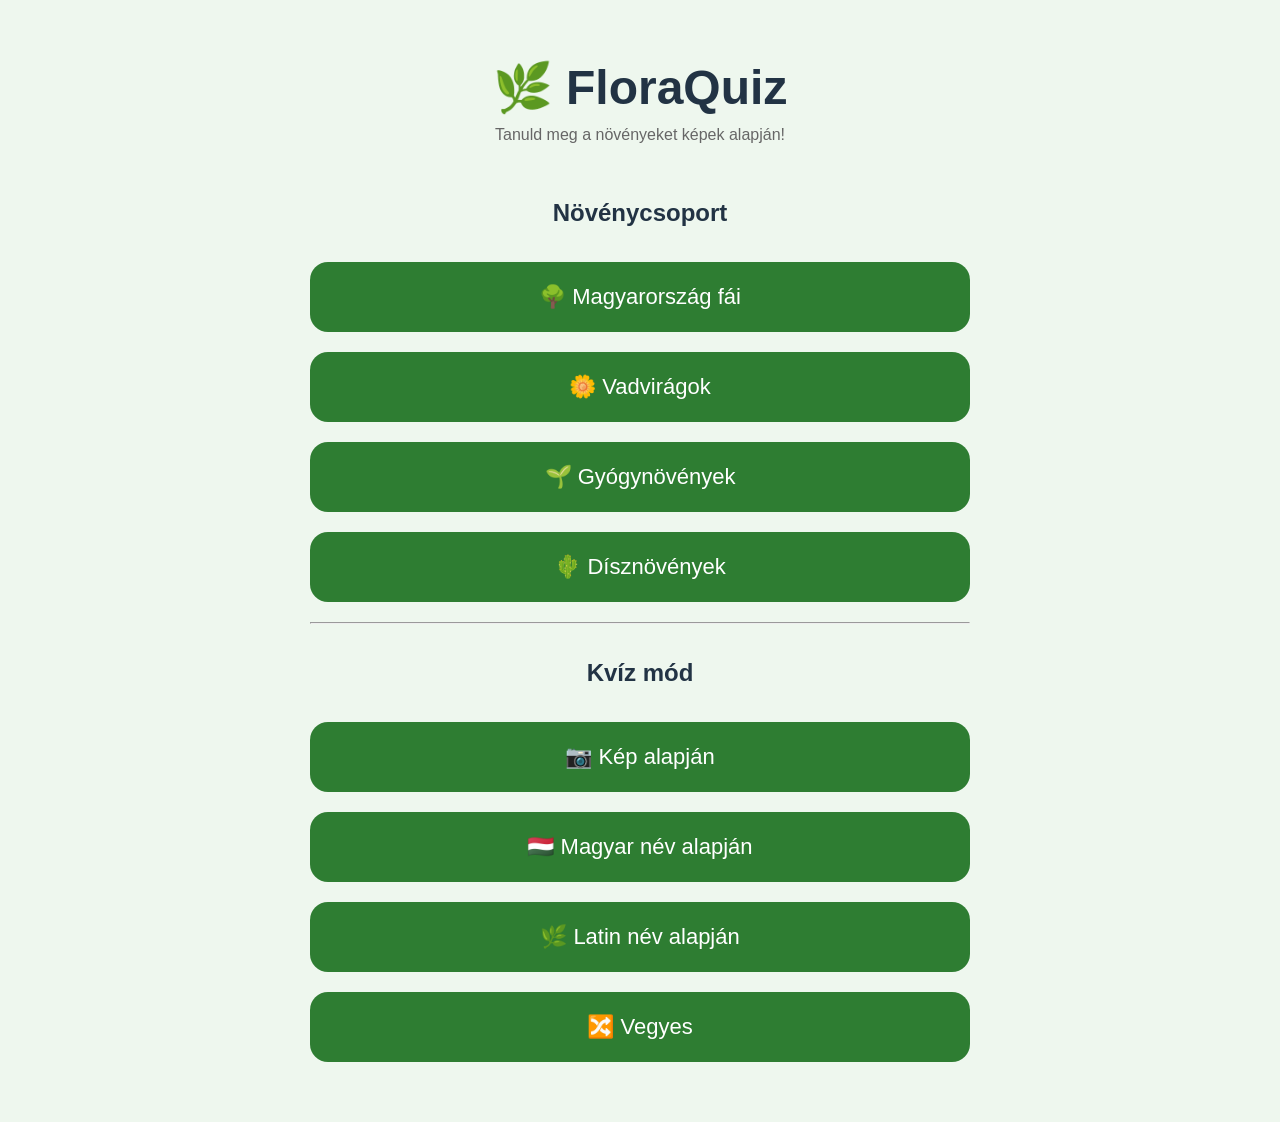
==== index.html @ 87fe4e03 "0.4 ver" ====
<!DOCTYPE html>
<html lang="hu">
<head>
    <meta charset="UTF-8">
    <meta name="viewport" content="width=device-width, initial-scale=1.0">
    <title>FloraQuiz</title>

    <link rel="stylesheet" href="css/style.css">
</head>

<body>

<div class="container">

    <h1>🌿 FloraQuiz</h1>

    <p>Tanuld meg a növényeket képek alapján!</p>

<div class="menu">

    <h2>Növénycsoport</h2>

    <button id="treesBtn">🌳 Magyarország fái</button>

    <button id="flowersBtn">🌼 Vadvirágok</button>

    <button id="herbsBtn">🌱 Gyógynövények</button>

    <button id="ornamentalBtn">🌵 Dísznövények</button>

    <hr>

    <h2>Kvíz mód</h2>

    <button onclick="startQuiz('image')">
        📷 Kép alapján
    </button>

    <button onclick="startQuiz('hungarian')">
        🇭🇺 Magyar név alapján
    </button>

    <button onclick="startQuiz('latin')">
        🌿 Latin név alapján
    </button>

    <button onclick="startQuiz('mixed')">
        🔀 Vegyes
    </button>

</div>
</div>

<script src="js/app.js"></script>

</body>
</html>
---- css/style.css ----
*{
    margin:0;
    padding:0;
    box-sizing:border-box;
}

body{

    font-family:Arial, Helvetica, sans-serif;

    background:#eef7ee;

    color:#234;

}

.container{

    max-width:700px;

    margin:40px auto;

    padding:20px;

}

h1{

    text-align:center;

    font-size:48px;

    margin-bottom:10px;

}

p{

    text-align:center;

    color:#666;

    margin-bottom:40px;

}

.menu{

    display:grid;

    gap:20px;

}

button{

    padding:22px;

    font-size:22px;

    border:none;

    border-radius:18px;

    background:#2e7d32;

    color:white;

    cursor:pointer;

    transition:.2s;

}

button:hover{

    transform:scale(1.03);

}
.card{

    background:white;

    border-radius:20px;

    padding:30px;

    box-shadow:0 10px 25px rgba(0,0,0,.15);

}

#plantImage{

    width:100%;

    border-radius:15px;

    margin-bottom:20px;

}

#question{

    font-size:26px;

    text-align:center;

    margin-bottom:20px;

}

.hidden{

    display:none;

}

h2,h3{

    text-align:center;

    margin:15px;

}
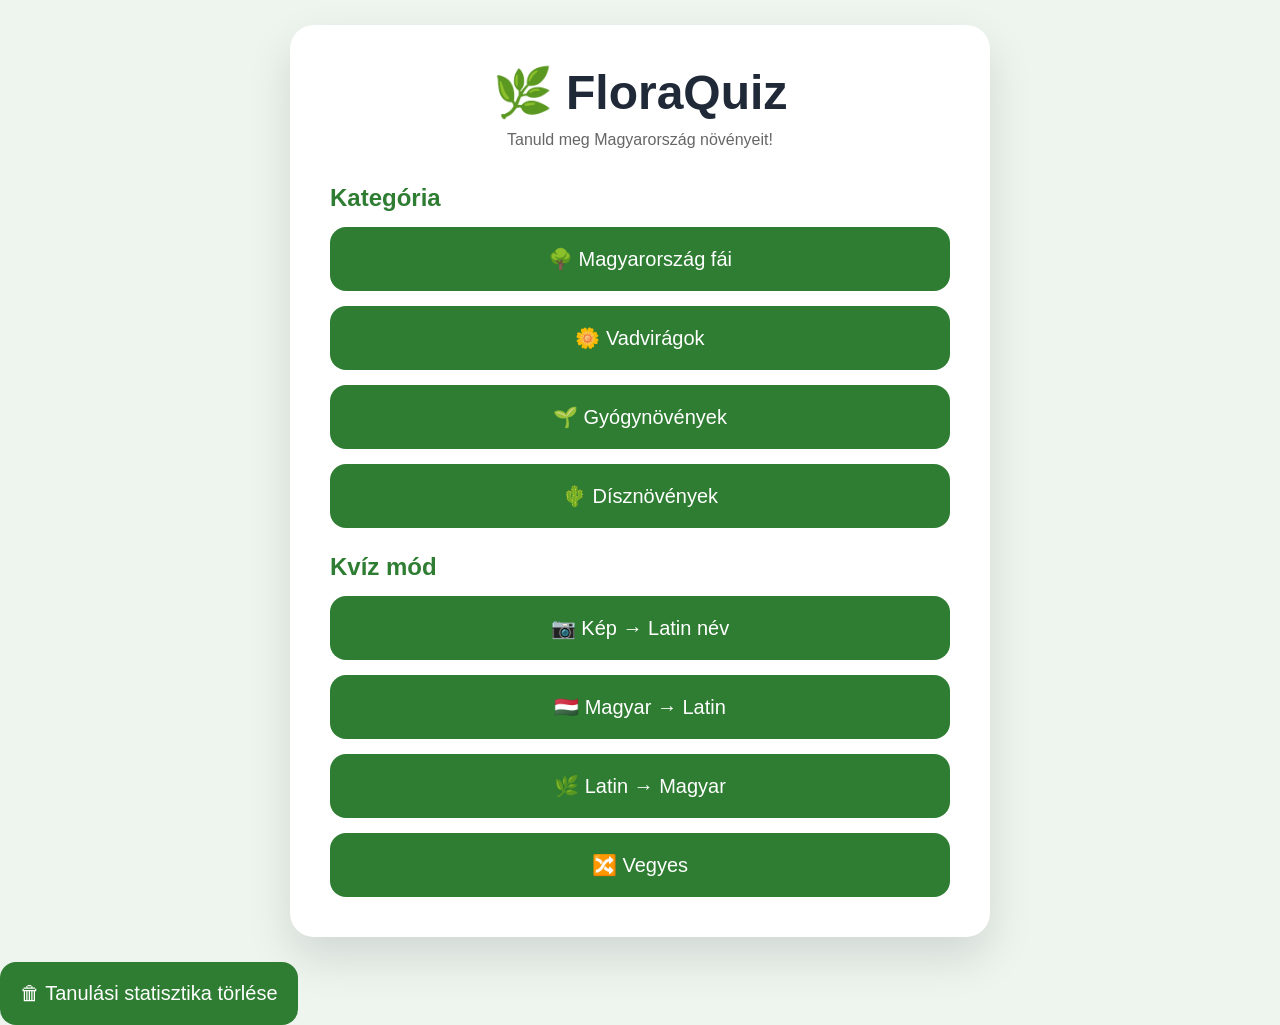
==== commit 7d693ee0: "0.8 ver" ====
--- a/index.html
+++ b/index.html
@@ -1,57 +1,84 @@
 <!DOCTYPE html>
 <html lang="hu">
+
 <head>
+
     <meta charset="UTF-8">
+
     <meta name="viewport" content="width=device-width, initial-scale=1.0">
+
     <title>FloraQuiz</title>
 
     <link rel="stylesheet" href="css/style.css">
+
 </head>
 
 <body>
 
 <div class="container">
 
-    <h1>🌿 FloraQuiz</h1>
+    <div class="card">
 
-    <p>Tanuld meg a növényeket képek alapján!</p>
+        <h1>🌿 FloraQuiz</h1>
 
-<div class="menu">
+        <p class="subtitle">
+            Tanuld meg Magyarország növényeit!
+        </p>
 
-    <h2>Növénycsoport</h2>
+        <h2>Kategória</h2>
 
-    <button id="treesBtn">🌳 Magyarország fái</button>
+        <div class="buttonGroup">
 
-    <button id="flowersBtn">🌼 Vadvirágok</button>
+            <button onclick="selectCategory('trees')">
+                🌳 Magyarország fái
+            </button>
 
-    <button id="herbsBtn">🌱 Gyógynövények</button>
+            <button onclick="selectCategory('wildflowers')">
+                🌼 Vadvirágok
+            </button>
 
-    <button id="ornamentalBtn">🌵 Dísznövények</button>
+            <button onclick="selectCategory('herbs')">
+                🌱 Gyógynövények
+            </button>
 
-    <hr>
+            <button onclick="selectCategory('ornamentals')">
+                🌵 Dísznövények
+            </button>
 
-    <h2>Kvíz mód</h2>
+        </div>
 
-    <button onclick="startQuiz('image')">
-        📷 Kép alapján
-    </button>
+        <h2>Kvíz mód</h2>
 
-    <button onclick="startQuiz('hungarian')">
-        🇭🇺 Magyar név alapján
-    </button>
+        <div class="buttonGroup">
 
-    <button onclick="startQuiz('latin')">
-        🌿 Latin név alapján
-    </button>
+            <button onclick="startQuiz('image')">
+                📷 Kép → Latin név
+            </button>
 
-    <button onclick="startQuiz('mixed')">
-        🔀 Vegyes
-    </button>
+            <button onclick="startQuiz('hungarian')">
+                🇭🇺 Magyar → Latin
+            </button>
+
+            <button onclick="startQuiz('latin')">
+                🌿 Latin → Magyar
+            </button>
+
+            <button onclick="startQuiz('mixed')">
+                🔀 Vegyes
+            </button>
+
+        </div>
+
+    </div>
 
 </div>
-</div>
+
+<button onclick="resetLearning()">
+    🗑 Tanulási statisztika törlése
+</button>
 
 <script src="js/app.js"></script>
 
 </body>
+
 </html>
--- a/css/style.css
+++ b/css/style.css
@@ -1,124 +1,227 @@
-*{
-    margin:0;
-    padding:0;
-    box-sizing:border-box;
-}
-
-body{
-
-    font-family:Arial, Helvetica, sans-serif;
-
-    background:#eef7ee;
-
-    color:#234;
-
-}
-
-.container{
-
-    max-width:700px;
-
-    margin:40px auto;
-
-    padding:20px;
-
-}
-
-h1{
-
-    text-align:center;
-
-    font-size:48px;
-
-    margin-bottom:10px;
-
-}
-
-p{
-
-    text-align:center;
-
-    color:#666;
-
-    margin-bottom:40px;
-
-}
-
-.menu{
-
-    display:grid;
-
-    gap:20px;
-
-}
-
-button{
-
-    padding:22px;
-
-    font-size:22px;
-
-    border:none;
-
-    border-radius:18px;
-
-    background:#2e7d32;
-
-    color:white;
-
-    cursor:pointer;
-
-    transition:.2s;
-
-}
-
-button:hover{
-
-    transform:scale(1.03);
-
-}
-.card{
-
-    background:white;
-
-    border-radius:20px;
-
-    padding:30px;
-
-    box-shadow:0 10px 25px rgba(0,0,0,.15);
-
-}
-
-#plantImage{
-
-    width:100%;
-
-    border-radius:15px;
-
-    margin-bottom:20px;
-
-}
-
-#question{
-
-    font-size:26px;
-
-    text-align:center;
-
-    margin-bottom:20px;
-
-}
-
-.hidden{
-
-    display:none;
-
-}
-
-h2,h3{
-
-    text-align:center;
-
-    margin:15px;
-
+*{
+    margin:0;
+    padding:0;
+    box-sizing:border-box;
+}
+
+body{
+
+    font-family:-apple-system,BlinkMacSystemFont,"Segoe UI",Roboto,sans-serif;
+
+    background:#eef5ef;
+
+    color:#1f2937;
+
+}
+
+.container{
+
+    display:flex;
+
+    justify-content:center;
+
+    align-items:center;
+
+    min-height:100vh;
+
+    padding:25px;
+
+}
+
+.card{
+
+    width:100%;
+
+    max-width:700px;
+
+    background:white;
+
+    border-radius:24px;
+
+    padding:40px;
+
+    box-shadow:0 20px 45px rgba(0,0,0,.12);
+
+}
+
+h1{
+
+    text-align:center;
+
+    font-size:48px;
+
+    margin-bottom:10px;
+
+}
+
+.subtitle{
+
+    text-align:center;
+
+    color:#666;
+
+    margin-bottom:35px;
+
+}
+
+h2{
+
+    margin:25px 0 15px;
+
+    color:#2e7d32;
+
+}
+
+.buttonGroup{
+
+    display:grid;
+
+    gap:15px;
+
+}
+
+button{
+
+    border:none;
+
+    border-radius:16px;
+
+    background:#2e7d32;
+
+    color:white;
+
+    padding:20px;
+
+    font-size:20px;
+
+    cursor:pointer;
+
+    transition:.2s;
+
+}
+
+button:hover{
+
+    transform:translateY(-2px);
+
+    box-shadow:0 8px 18px rgba(46,125,50,.3);
+
+}
+
+button:active{
+
+    transform:scale(.98);
+
+}
+
+@media(max-width:700px){
+
+    .card{
+
+        padding:20px;
+
+    }
+
+    h1{
+
+        font-size:36px;
+
+    }
+
+    button{
+
+        font-size:18px;
+
+        padding:18px;
+
+    }
+
+}
+
+#plantImage{
+
+    width:100%;
+
+    max-height:500px;
+
+    object-fit:cover;
+
+    border-radius:18px;
+
+    margin:20px 0;
+
+    box-shadow:0 8px 20px rgba(0,0,0,.15);
+
+}
+
+.hidden{
+
+    display:none;
+
+}
+
+#answer{
+
+    margin-top:25px;
+
+    text-align:center;
+
+}
+
+#categoryTitle{
+
+    text-align:center;
+
+    color:#666;
+
+    margin-bottom:10px;
+
+}
+
+#answers{
+
+    display:grid;
+
+    gap:15px;
+
+    margin-top:25px;
+
+}
+
+.answerBtn{
+
+    padding:18px;
+
+    border:none;
+
+    border-radius:14px;
+
+    background:#2e7d32;
+
+    color:white;
+
+    font-size:20px;
+
+    cursor:pointer;
+
+    transition:.2s;
+
+}
+
+.answerBtn:hover{
+
+    transform:translateY(-2px);
+
+}
+
+.correct{
+
+    background:#27ae60 !important;
+
+}
+
+.wrong{
+
+    background:#c0392b !important;
+
 }
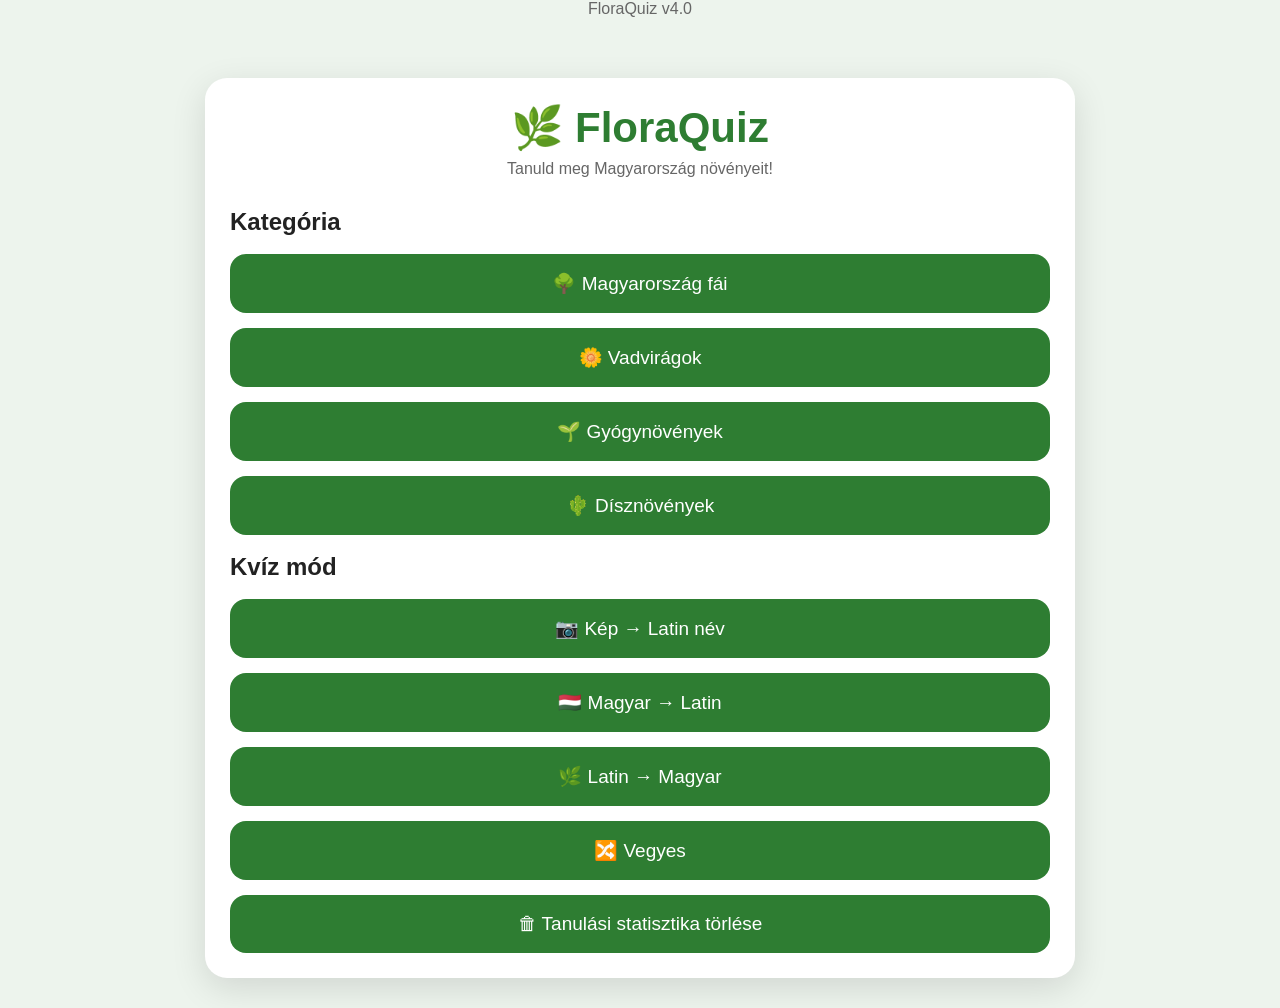
==== commit 38fedd39: "0.9 ver" ====
--- a/index.html
+++ b/index.html
@@ -9,6 +9,10 @@
 
     <title>FloraQuiz</title>
 
+    <p class="subtitle">
+        FloraQuiz v4.0
+    </p>
+    
     <link rel="stylesheet" href="css/style.css">
 
 </head>
@@ -67,16 +71,16 @@
                 🔀 Vegyes
             </button>
 
+            <button onclick="resetLearning()">
+                🗑 Tanulási statisztika törlése
+            </button>
+
         </div>
 
     </div>
 
 </div>
 
-<button onclick="resetLearning()">
-    🗑 Tanulási statisztika törlése
-</button>
-
 <script src="js/app.js"></script>
 
 </body>
--- a/css/style.css
+++ b/css/style.css
@@ -1,227 +1,427 @@
+:root{
+
+    --primary:#2e7d32;
+    --primary-dark:#1b5e20;
+
+    --background:#edf4ed;
+    --card:#ffffff;
+
+    --text:#222;
+    --text-light:#666;
+
+    --correct:#27ae60;
+    --wrong:#d32f2f;
+
+    --shadow:0 10px 35px rgba(0,0,0,.12);
+
+    --radius:22px;
+
+}
+
+@media (prefers-color-scheme: dark){
+
+:root{
+
+    --background:#121212;
+
+    --card:#1e1e1e;
+
+    --text:#f3f3f3;
+
+    --text-light:#bbbbbb;
+
+    --shadow:none;
+
+}
+
+}
+
 *{
+
     margin:0;
     padding:0;
     box-sizing:border-box;
+
 }
 
 body{
 
-    font-family:-apple-system,BlinkMacSystemFont,"Segoe UI",Roboto,sans-serif;
-
-    background:#eef5ef;
-
-    color:#1f2937;
+    font-family:-apple-system,BlinkMacSystemFont,"Segoe UI",Roboto,Arial,sans-serif;
+
+    background:var(--background);
+
+    color:var(--text);
+
+    min-height:100vh;
 
 }
 
 .container{
 
+    max-width:900px;
+
+    margin:auto;
+
+    padding:30px 15px;
+
+}
+
+.card{
+
+    background:var(--card);
+
+    border-radius:var(--radius);
+
+    padding:25px;
+
+    box-shadow:var(--shadow);
+
+    animation:fadeIn .35s ease;
+
+}
+
+@keyframes fadeIn{
+
+    from{
+
+        opacity:0;
+        transform:translateY(20px);
+
+    }
+
+    to{
+
+        opacity:1;
+        transform:translateY(0);
+
+    }
+
+}
+
+h1{
+
+    text-align:center;
+
+    color:var(--primary);
+
+    font-size:42px;
+
+    margin-bottom:8px;
+
+}
+
+.subtitle{
+
+    text-align:center;
+
+    color:var(--text-light);
+
+    margin-bottom:30px;
+
+}
+
+h2{
+
+    margin:18px 0;
+
+    font-size:24px;
+
+}
+
+#categoryTitle{
+
+    text-align:center;
+
+    color:var(--text-light);
+
+    margin-bottom:10px;
+
+}
+
+#scoreBoard{
+
+    text-align:center;
+
+    font-size:26px;
+
+    font-weight:bold;
+
+    color:var(--primary);
+
+    margin-bottom:25px;
+
+}
+
+#question{
+
+    text-align:center;
+
+    margin-bottom:20px;
+
+    min-height:35px;
+
+}
+
+#plantImage{
+
+    width:100%;
+
+    max-height:500px;
+
+    object-fit:cover;
+
+    border-radius:18px;
+
+    background:#ddd;
+
+    margin-bottom:25px;
+
+    transition:.3s;
+
+}
+
+#plantImage:hover{
+
+    transform:scale(1.01);
+
+}
+
+.buttonGroup{
+
+    display:grid;
+
+    gap:15px;
+
+}
+
+#answers{
+
+    display:grid;
+
+    gap:15px;
+
+}
+
+button{
+
+    width:100%;
+
+    border:none;
+
+    border-radius:16px;
+
+    background:var(--primary);
+
+    color:white;
+
+    font-size:19px;
+
+    padding:18px;
+
+    cursor:pointer;
+
+    transition:.2s;
+
+}
+
+button:hover{
+
+    background:var(--primary-dark);
+
+    transform:translateY(-2px);
+
+}
+
+button:active{
+
+    transform:scale(.98);
+
+}
+
+.answerBtn{
+
+    text-align:left;
+
+}
+
+.correct{
+
+    background:var(--correct)!important;
+
+}
+
+.wrong{
+
+    background:var(--wrong)!important;
+
+}
+
+.hidden{
+
+    display:none;
+
+}
+
+#answer{
+
+    text-align:center;
+
+    margin-top:25px;
+
+}
+
+#answer h2{
+
+    color:var(--primary);
+
+}
+
+#answer h3{
+
+    color:var(--text-light);
+
+    font-style:italic;
+
+}
+
+.backButton{
+
+    margin-top:25px;
+
+    background:#777;
+
+}
+
+.backButton:hover{
+
+    background:#555;
+
+}
+
+@media(max-width:768px){
+
+    h1{
+
+        font-size:34px;
+
+    }
+
+    h2{
+
+        font-size:21px;
+
+    }
+
+    button{
+
+        font-size:17px;
+
+        padding:16px;
+
+    }
+
+    .card{
+
+        padding:18px;
+
+        border-radius:18px;
+
+    }
+
+}
+
+.answerBtn{
+
     display:flex;
 
+    align-items:center;
+
+    gap:15px;
+
+    text-align:left;
+
+}
+
+.letter{
+
+    width:36px;
+
+    height:36px;
+
+    border-radius:50%;
+
+    background:rgba(255,255,255,.25);
+
+    display:flex;
+
     justify-content:center;
 
     align-items:center;
 
-    min-height:100vh;
-
-    padding:25px;
-
-}
-
-.card{
-
-    width:100%;
-
-    max-width:700px;
-
-    background:white;
-
-    border-radius:24px;
-
-    padding:40px;
-
-    box-shadow:0 20px 45px rgba(0,0,0,.12);
-
-}
-
-h1{
-
-    text-align:center;
-
-    font-size:48px;
-
-    margin-bottom:10px;
-
-}
-
-.subtitle{
-
-    text-align:center;
-
-    color:#666;
-
-    margin-bottom:35px;
-
-}
-
-h2{
-
-    margin:25px 0 15px;
-
-    color:#2e7d32;
-
-}
-
-.buttonGroup{
-
-    display:grid;
-
-    gap:15px;
-
-}
-
-button{
-
-    border:none;
-
-    border-radius:16px;
-
-    background:#2e7d32;
-
-    color:white;
-
-    padding:20px;
-
-    font-size:20px;
-
-    cursor:pointer;
-
-    transition:.2s;
-
-}
-
-button:hover{
-
-    transform:translateY(-2px);
-
-    box-shadow:0 8px 18px rgba(46,125,50,.3);
-
-}
-
-button:active{
-
-    transform:scale(.98);
-
-}
-
-@media(max-width:700px){
-
-    .card{
-
-        padding:20px;
-
-    }
-
-    h1{
-
-        font-size:36px;
-
-    }
-
-    button{
-
-        font-size:18px;
-
-        padding:18px;
-
-    }
-
-}
-
-#plantImage{
-
-    width:100%;
-
-    max-height:500px;
-
-    object-fit:cover;
-
-    border-radius:18px;
-
-    margin:20px 0;
-
-    box-shadow:0 8px 20px rgba(0,0,0,.15);
-
-}
-
-.hidden{
-
-    display:none;
-
-}
-
-#answer{
-
-    margin-top:25px;
-
-    text-align:center;
-
-}
-
-#categoryTitle{
-
-    text-align:center;
-
-    color:#666;
-
-    margin-bottom:10px;
-
-}
-
-#answers{
-
-    display:grid;
-
-    gap:15px;
-
-    margin-top:25px;
-
-}
-
-.answerBtn{
-
-    padding:18px;
-
-    border:none;
-
-    border-radius:14px;
-
-    background:#2e7d32;
-
-    color:white;
-
-    font-size:20px;
-
-    cursor:pointer;
-
-    transition:.2s;
-
-}
-
-.answerBtn:hover{
-
-    transform:translateY(-2px);
+    font-weight:bold;
+
+    flex-shrink:0;
+
+}
+
+.fade{
+
+    animation:fadeQuestion .35s;
+
+}
+
+@keyframes fadeQuestion{
+
+    from{
+
+        opacity:0;
+
+        transform:translateY(15px);
+
+    }
+
+    to{
+
+        opacity:1;
+
+        transform:translateY(0);
+
+    }
 
 }
 
 .correct{
 
-    background:#27ae60 !important;
+    background:#27ae60!important;
+
+    animation:pulse .6s;
 
 }
 
 .wrong{
 
-    background:#c0392b !important;
+    background:#d32f2f!important;
+
+}
+
+@keyframes pulse{
+
+    0%{
+
+        transform:scale(1);
+
+    }
+
+    50%{
+
+        transform:scale(1.05);
+
+    }
+
+    100%{
+
+        transform:scale(1);
+
+    }
 
 }
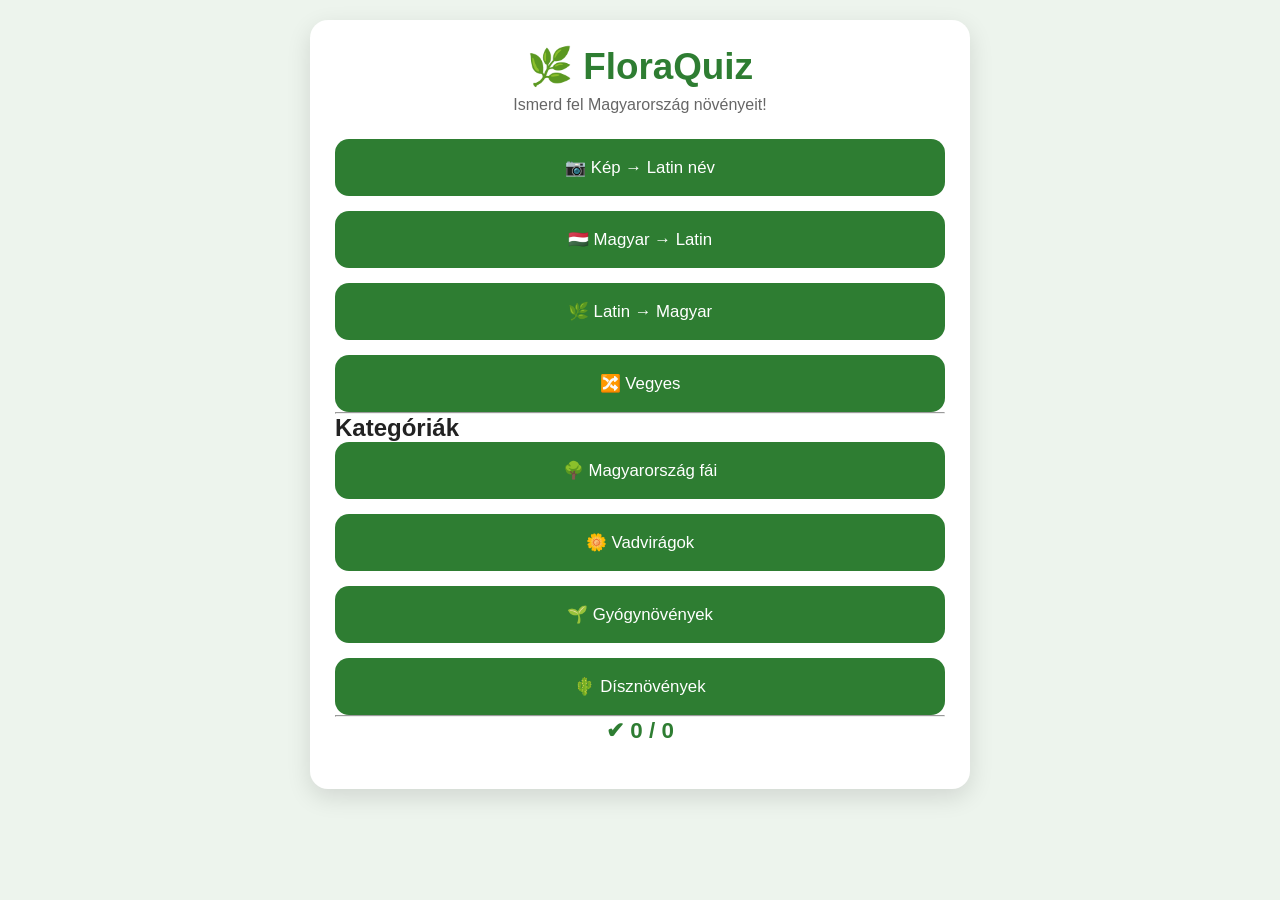
==== commit 91fc8a4c: "v1.0 Final" ====
--- a/index.html
+++ b/index.html
@@ -5,14 +5,11 @@
 
     <meta charset="UTF-8">
 
-    <meta name="viewport" content="width=device-width, initial-scale=1.0">
+    <meta name="viewport"
+          content="width=device-width, initial-scale=1.0">
 
     <title>FloraQuiz</title>
 
-    <p class="subtitle">
-        FloraQuiz v4.0
-    </p>
-    
     <link rel="stylesheet" href="css/style.css">
 
 </head>
@@ -26,34 +23,10 @@
         <h1>🌿 FloraQuiz</h1>
 
         <p class="subtitle">
-            Tanuld meg Magyarország növényeit!
+            Ismerd fel Magyarország növényeit!
         </p>
 
-        <h2>Kategória</h2>
-
-        <div class="buttonGroup">
-
-            <button onclick="selectCategory('trees')">
-                🌳 Magyarország fái
-            </button>
-
-            <button onclick="selectCategory('wildflowers')">
-                🌼 Vadvirágok
-            </button>
-
-            <button onclick="selectCategory('herbs')">
-                🌱 Gyógynövények
-            </button>
-
-            <button onclick="selectCategory('ornamentals')">
-                🌵 Dísznövények
-            </button>
-
-        </div>
-
-        <h2>Kvíz mód</h2>
-
-        <div class="buttonGroup">
+        <div class="menu">
 
             <button onclick="startQuiz('image')">
                 📷 Kép → Latin név
@@ -71,9 +44,41 @@
                 🔀 Vegyes
             </button>
 
-            <button onclick="resetLearning()">
-                🗑 Tanulási statisztika törlése
+        </div>
+
+        <hr>
+
+        <h2>Kategóriák</h2>
+
+        <div class="menu">
+
+            <button onclick="setCategory('trees')">
+                🌳 Magyarország fái
             </button>
+
+            <button onclick="setCategory('wildflowers')">
+                🌼 Vadvirágok
+            </button>
+
+            <button onclick="setCategory('herbs')">
+                🌱 Gyógynövények
+            </button>
+
+            <button onclick="setCategory('ornamentals')">
+                🌵 Dísznövények
+            </button>
+
+        </div>
+
+        <hr>
+
+        <div id="scoreBoard">
+
+            ✔ <span id="correctCount">0</span>
+
+            /
+
+            <span id="totalCount">0</span>
 
         </div>
 
@@ -81,6 +86,7 @@
 
 </div>
 
+<script src="js/storage.js"></script>
 <script src="js/app.js"></script>
 
 </body>
--- a/css/style.css
+++ b/css/style.css
@@ -1,3 +1,8 @@
+/* =====================================================
+   FloraQuiz v1.0 Final
+   style.css
+===================================================== */
+
 :root{
 
     --primary:#2e7d32;
@@ -9,12 +14,14 @@
     --text:#222;
     --text-light:#666;
 
-    --correct:#27ae60;
-    --wrong:#d32f2f;
-
-    --shadow:0 10px 35px rgba(0,0,0,.12);
-
-    --radius:22px;
+    --correct:#2e7d32;
+    --wrong:#c62828;
+
+    --border:#d8e5d8;
+
+    --radius:18px;
+
+    --shadow:0 8px 24px rgba(0,0,0,.12);
 
 }
 
@@ -24,11 +31,13 @@
 
     --background:#121212;
 
-    --card:#1e1e1e;
-
-    --text:#f3f3f3;
-
-    --text-light:#bbbbbb;
+    --card:#1f1f1f;
+
+    --text:#eeeeee;
+
+    --text-light:#aaaaaa;
+
+    --border:#333333;
 
     --shadow:none;
 
@@ -58,11 +67,12 @@
 
 .container{
 
-    max-width:900px;
+    width:100%;
+    max-width:700px;
 
     margin:auto;
 
-    padding:30px 15px;
+    padding:20px;
 
 }
 
@@ -76,7 +86,270 @@
 
     box-shadow:var(--shadow);
 
-    animation:fadeIn .35s ease;
+}
+
+h1{
+
+    text-align:center;
+
+    color:var(--primary);
+
+    font-size:2.3rem;
+
+    margin-bottom:8px;
+
+}
+
+.subtitle{
+
+    text-align:center;
+
+    color:var(--text-light);
+
+    margin-bottom:25px;
+
+}
+
+#categoryTitle{
+
+    text-align:center;
+
+    font-size:1rem;
+
+    color:var(--text-light);
+
+    margin-bottom:15px;
+
+}
+
+#scoreBoard{
+
+    text-align:center;
+
+    font-size:1.4rem;
+
+    font-weight:bold;
+
+    color:var(--primary);
+
+    margin-bottom:20px;
+
+}
+
+#question{
+
+    text-align:center;
+
+    font-size:1.3rem;
+
+    font-weight:600;
+
+    margin-bottom:20px;
+
+    min-height:32px;
+
+}
+
+#plantImage{
+
+    width:100%;
+
+    max-height:500px;
+
+    object-fit:cover;
+
+    border-radius:14px;
+
+    border:1px solid var(--border);
+
+    margin-bottom:25px;
+
+    display:block;
+
+    aspect-ratio:4 / 3;
+
+    box-shadow:0 6px 18px rgba(0,0,0,.15);
+}
+
+#answers{
+
+    display:grid;
+
+    gap:18px;
+
+}
+
+.answerBtn{
+
+    display:flex;
+
+    align-items:center;
+
+    gap:15px;
+
+    width:100%;
+
+    padding:16px;
+
+    border:none;
+
+    border-radius:14px;
+
+    background:var(--primary);
+
+    color:white;
+
+    cursor:pointer;
+
+    font-size:1rem;
+
+    transition:.2s;
+
+}
+
+.answerBtn:hover{
+
+    background:var(--primary-dark);
+
+    transform:translateY(-2px);
+
+}
+
+.answerBtn:disabled{
+
+    cursor:default;
+
+}
+
+.letter{
+
+    width:34px;
+
+    height:34px;
+
+    border-radius:50%;
+
+    background:rgba(255,255,255,.25);
+
+    display:flex;
+
+    justify-content:center;
+
+    align-items:center;
+
+    font-weight:bold;
+
+    flex-shrink:0;
+
+}
+
+.correct{
+
+    background:var(--correct)!important;
+
+}
+
+.wrong{
+
+    background:var(--wrong)!important;
+
+}
+
+#answer{
+
+    margin-top:30px;
+
+    text-align:center;
+
+}
+
+#answer h2{
+
+    color:var(--primary);
+
+    margin-bottom:5px;
+
+}
+
+#answer h3{
+
+    color:var(--text-light);
+
+    font-style:italic;
+
+}
+
+.hidden{
+
+    display:none!important;
+
+}
+
+.menu{
+
+    display:grid;
+
+    gap:15px;
+
+}
+
+.menu button{
+
+    width:100%;
+
+    padding:18px;
+
+    border:none;
+
+    border-radius:14px;
+
+    background:var(--primary);
+
+    color:white;
+
+    font-size:1.05rem;
+
+    cursor:pointer;
+
+    transition:.2s;
+
+}
+
+.menu button:hover{
+
+    background:var(--primary-dark);
+
+}
+
+.backButton{
+
+    margin-top:25px;
+
+    width:100%;
+
+    padding:16px;
+
+    border:none;
+
+    border-radius:14px;
+
+    background:#666;
+
+    color:white;
+
+    cursor:pointer;
+
+}
+
+.backButton:hover{
+
+    background:#444;
+
+}
+
+.fade{
+
+    animation:fadeIn .3s ease;
 
 }
 
@@ -85,343 +358,75 @@
     from{
 
         opacity:0;
-        transform:translateY(20px);
+
+        transform:translateY(10px);
 
     }
 
     to{
 
         opacity:1;
+
         transform:translateY(0);
 
     }
 
 }
 
-h1{
-
-    text-align:center;
-
-    color:var(--primary);
-
-    font-size:42px;
-
-    margin-bottom:8px;
-
-}
-
-.subtitle{
-
-    text-align:center;
-
-    color:var(--text-light);
-
-    margin-bottom:30px;
-
-}
-
-h2{
-
-    margin:18px 0;
-
-    font-size:24px;
-
-}
-
-#categoryTitle{
-
-    text-align:center;
-
-    color:var(--text-light);
-
-    margin-bottom:10px;
-
-}
-
-#scoreBoard{
-
-    text-align:center;
-
-    font-size:26px;
-
-    font-weight:bold;
-
-    color:var(--primary);
-
-    margin-bottom:25px;
-
-}
-
-#question{
-
-    text-align:center;
-
-    margin-bottom:20px;
-
-    min-height:35px;
+@media(max-width:768px){
+
+    .container{
+
+        padding:15px;
+
+    }
+
+    .card{
+
+        padding:18px;
+
+    }
+
+    h1{
+
+        font-size:1.9rem;
+
+    }
+
+    #question{
+
+        font-size:1.15rem;
+
+    }
+
+    .answerBtn{
+
+        padding:18px;
+
+        font-size:1rem;
+
+    }
 
 }
 
 #plantImage{
 
-    width:100%;
-
-    max-height:500px;
-
-    object-fit:cover;
-
-    border-radius:18px;
-
-    background:#ddd;
-
-    margin-bottom:25px;
-
-    transition:.3s;
-
-}
-
-#plantImage:hover{
-
-    transform:scale(1.01);
-
-}
-
-.buttonGroup{
-
-    display:grid;
-
-    gap:15px;
-
-}
-
-#answers{
-
-    display:grid;
-
-    gap:15px;
+    -webkit-user-drag:none;
+
+    user-select:none;
 
 }
 
 button{
 
-    width:100%;
-
-    border:none;
-
-    border-radius:16px;
-
-    background:var(--primary);
-
-    color:white;
-
-    font-size:19px;
-
-    padding:18px;
-
-    cursor:pointer;
-
-    transition:.2s;
-
-}
-
-button:hover{
-
-    background:var(--primary-dark);
-
-    transform:translateY(-2px);
-
-}
-
-button:active{
-
-    transform:scale(.98);
-
-}
-
-.answerBtn{
-
-    text-align:left;
-
-}
-
-.correct{
-
-    background:var(--correct)!important;
-
-}
-
-.wrong{
-
-    background:var(--wrong)!important;
-
-}
-
-.hidden{
-
-    display:none;
-
-}
-
-#answer{
-
-    text-align:center;
-
-    margin-top:25px;
-
-}
-
-#answer h2{
-
-    color:var(--primary);
-
-}
-
-#answer h3{
-
-    color:var(--text-light);
-
-    font-style:italic;
-
-}
-
-.backButton{
-
-    margin-top:25px;
-
-    background:#777;
-
-}
-
-.backButton:hover{
-
-    background:#555;
-
-}
-
-@media(max-width:768px){
-
-    h1{
-
-        font-size:34px;
-
-    }
-
-    h2{
-
-        font-size:21px;
-
-    }
-
-    button{
-
-        font-size:17px;
-
-        padding:16px;
-
-    }
-
-    .card{
-
-        padding:18px;
-
-        border-radius:18px;
-
-    }
-
-}
-
-.answerBtn{
-
-    display:flex;
-
-    align-items:center;
-
-    gap:15px;
-
-    text-align:left;
+    -webkit-tap-highlight-color:transparent;
 
 }
 
 .letter{
 
-    width:36px;
-
-    height:36px;
-
-    border-radius:50%;
-
-    background:rgba(255,255,255,.25);
-
-    display:flex;
-
-    justify-content:center;
-
-    align-items:center;
-
-    font-weight:bold;
-
-    flex-shrink:0;
-
-}
-
-.fade{
-
-    animation:fadeQuestion .35s;
-
-}
-
-@keyframes fadeQuestion{
-
-    from{
-
-        opacity:0;
-
-        transform:translateY(15px);
-
-    }
-
-    to{
-
-        opacity:1;
-
-        transform:translateY(0);
-
-    }
-
-}
-
-.correct{
-
-    background:#27ae60!important;
-
-    animation:pulse .6s;
-
-}
-
-.wrong{
-
-    background:#d32f2f!important;
-
-}
-
-@keyframes pulse{
-
-    0%{
-
-        transform:scale(1);
-
-    }
-
-    50%{
-
-        transform:scale(1.05);
-
-    }
-
-    100%{
-
-        transform:scale(1);
-
-    }
+    min-width:34px;
+
+    min-height:34px;
 
 }
